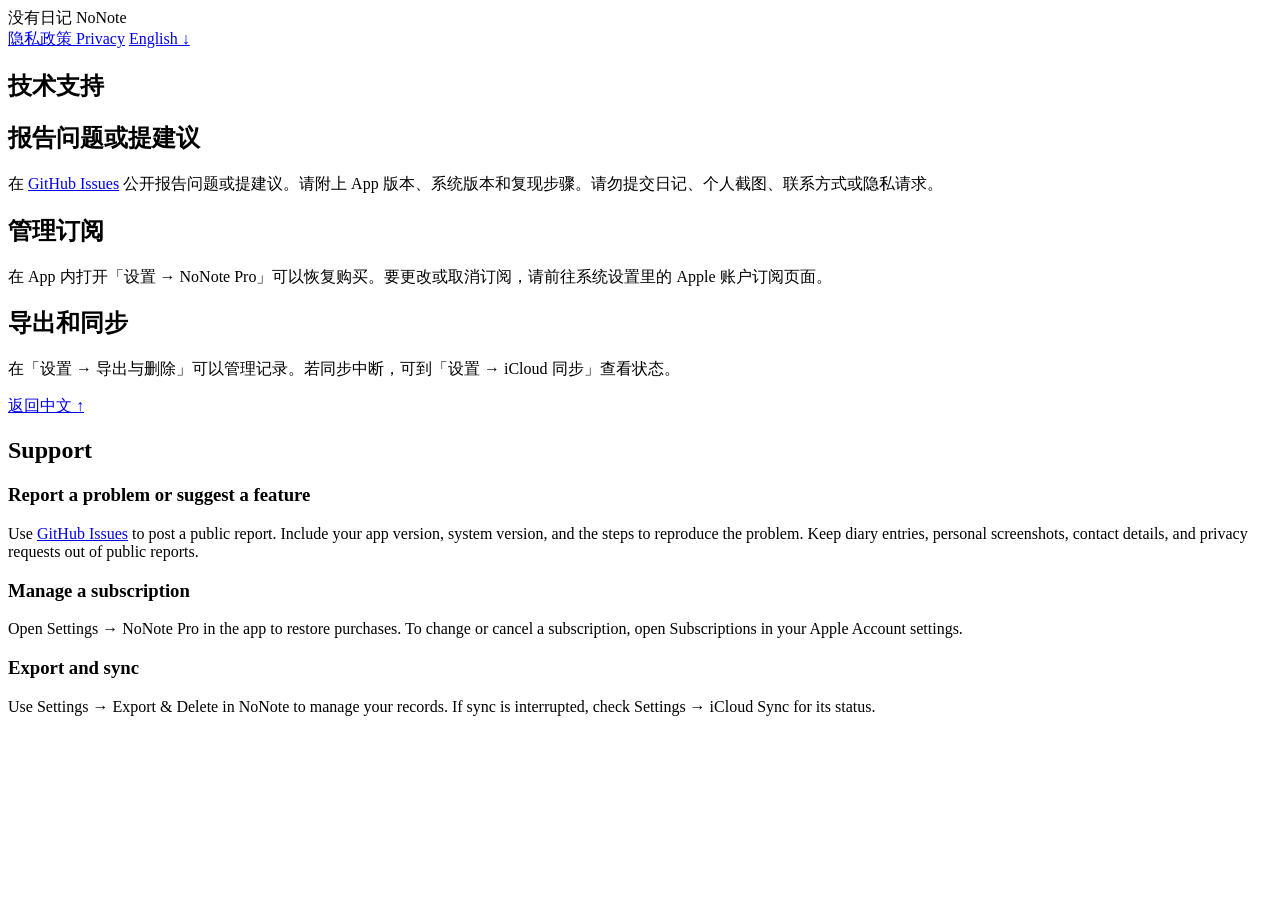
==== index.html @ 6aeb0a41 "Add NoNote support page" ====
<!doctype html>
<html lang="zh-Hans">
<head>
  <meta charset="utf-8">
  <meta name="viewport" content="width=device-width, initial-scale=1">
  <meta name="description" content="没有日记（NoNote）技术支持。 Help with NoNote subscriptions, export, and iCloud sync.">
  <title>没有日记 · 技术支持 | NoNote Support</title>
  <link rel="stylesheet" href="./site.css">
</head>
<body>
  <header class="site-header">
    <span class="brand">没有日记 <span lang="en">NoNote</span></span>
    <nav aria-label="页面导航">
      <a href="./privacy.html">隐私政策 <span lang="en">Privacy</span></a>
      <a href="#english" lang="en">English ↓</a>
    </nav>
  </header>
  <main>
    <section id="chinese" aria-labelledby="zh-title">
      <h1 id="zh-title">技术支持</h1>
      <h2 id="contact">报告问题或提建议</h2>
      <p>在 <a href="https://github.com/aaaaHA0/nonote-support/issues">GitHub Issues</a> 公开报告问题或提建议。请附上 App 版本、系统版本和复现步骤。请勿提交日记、个人截图、联系方式或隐私请求。</p>
      <h2>管理订阅</h2>
      <p>在 App 内打开「设置 → NoNote Pro」可以恢复购买。要更改或取消订阅，请前往系统设置里的 Apple 账户订阅页面。</p>
      <h2>导出和同步</h2>
      <p>在「设置 → 导出与删除」可以管理记录。若同步中断，可到「设置 → iCloud 同步」查看状态。</p>
    </section>
    <section id="english" lang="en" aria-labelledby="en-title">
      <p class="language-back"><a href="#chinese" lang="zh-Hans">返回中文 ↑</a></p>
      <h2 id="en-title" class="section-title">Support</h2>
      <h3 id="contact-en">Report a problem or suggest a feature</h3>
      <p>Use <a href="https://github.com/aaaaHA0/nonote-support/issues">GitHub Issues</a> to post a public report. Include your app version, system version, and the steps to reproduce the problem. Keep diary entries, personal screenshots, contact details, and privacy requests out of public reports.</p>
      <h3>Manage a subscription</h3>
      <p>Open Settings → NoNote Pro in the app to restore purchases. To change or cancel a subscription, open Subscriptions in your Apple Account settings.</p>
      <h3>Export and sync</h3>
      <p>Use Settings → Export &amp; Delete in NoNote to manage your records. If sync is interrupted, check Settings → iCloud Sync for its status.</p>
    </section>
  </main>
</body>
</html>
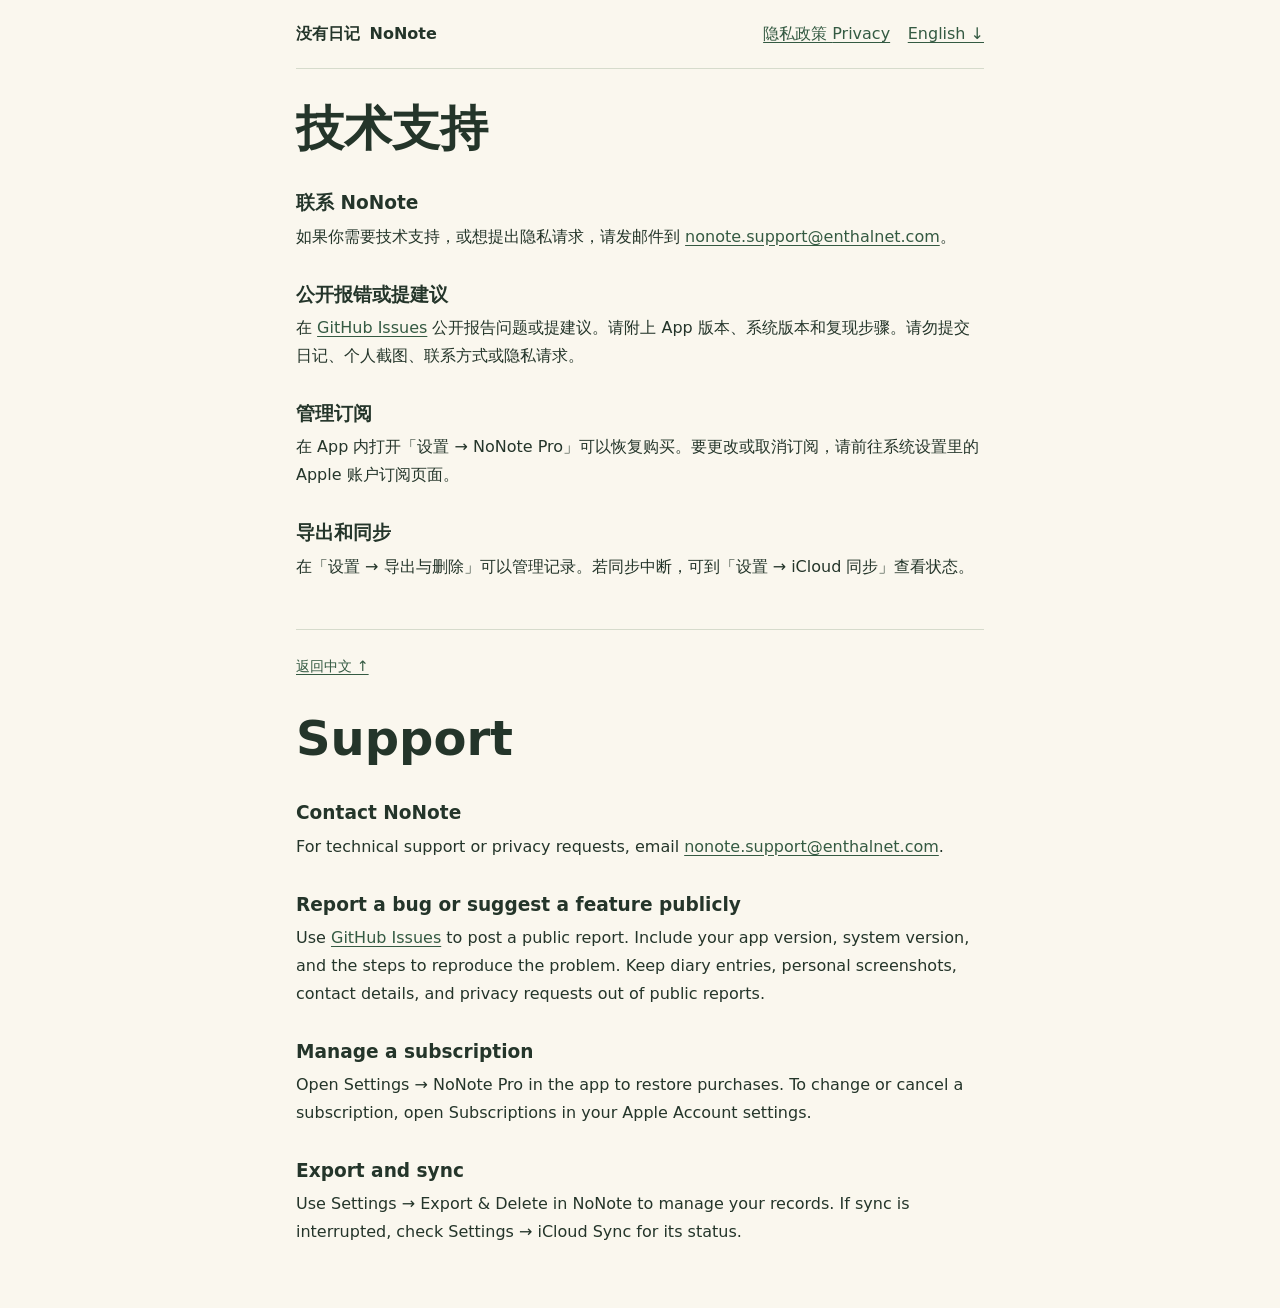
==== commit 27f1d214: "Publish NoNote support email" ====
--- a/index.html
+++ b/index.html
@@ -18,7 +18,9 @@
   <main>
     <section id="chinese" aria-labelledby="zh-title">
       <h1 id="zh-title">技术支持</h1>
-      <h2 id="contact">报告问题或提建议</h2>
+      <h2 id="contact">联系 NoNote</h2>
+      <p>如果你需要技术支持，或想提出隐私请求，请发邮件到 <a href="mailto:nonote.support@enthalnet.com">nonote.support@enthalnet.com</a>。</p>
+      <h2>公开报错或提建议</h2>
       <p>在 <a href="https://github.com/aaaaHA0/nonote-support/issues">GitHub Issues</a> 公开报告问题或提建议。请附上 App 版本、系统版本和复现步骤。请勿提交日记、个人截图、联系方式或隐私请求。</p>
       <h2>管理订阅</h2>
       <p>在 App 内打开「设置 → NoNote Pro」可以恢复购买。要更改或取消订阅，请前往系统设置里的 Apple 账户订阅页面。</p>
@@ -28,7 +30,9 @@
     <section id="english" lang="en" aria-labelledby="en-title">
       <p class="language-back"><a href="#chinese" lang="zh-Hans">返回中文 ↑</a></p>
       <h2 id="en-title" class="section-title">Support</h2>
-      <h3 id="contact-en">Report a problem or suggest a feature</h3>
+      <h3 id="contact-en">Contact NoNote</h3>
+      <p>For technical support or privacy requests, email <a href="mailto:nonote.support@enthalnet.com">nonote.support@enthalnet.com</a>.</p>
+      <h3>Report a bug or suggest a feature publicly</h3>
       <p>Use <a href="https://github.com/aaaaHA0/nonote-support/issues">GitHub Issues</a> to post a public report. Include your app version, system version, and the steps to reproduce the problem. Keep diary entries, personal screenshots, contact details, and privacy requests out of public reports.</p>
       <h3>Manage a subscription</h3>
       <p>Open Settings → NoNote Pro in the app to restore purchases. To change or cancel a subscription, open Subscriptions in your Apple Account settings.</p>
--- a/site.css
+++ b/site.css
@@ -0,0 +1,41 @@
+:root {
+  color-scheme: light;
+  --paper: #faf7ee;
+  --ink: #24352a;
+  --muted: #526054;
+  --accent: #345a42;
+  --rule: #d6dbcc;
+}
+
+* { box-sizing: border-box; }
+body {
+  max-width: 48rem;
+  margin: 0 auto;
+  padding: 0 clamp(1rem, 5vw, 2.5rem) 3rem;
+  background: var(--paper);
+  color: var(--ink);
+  font: 1rem/1.75 system-ui, sans-serif;
+  overflow-wrap: anywhere;
+}
+.site-header, nav {
+  display: flex;
+  flex-wrap: wrap;
+  gap: 0.5rem 1.1rem;
+  align-items: center;
+}
+.site-header {
+  justify-content: space-between;
+  padding: 1.25rem 0;
+  border-bottom: 1px solid var(--rule);
+}
+.brand { font-weight: 700; }
+.brand span { margin-inline-start: 0.25rem; }
+a { color: var(--accent); text-underline-offset: 0.2em; }
+a:focus-visible { outline: 2px solid var(--accent); outline-offset: 4px; }
+h1, h2, h3 { line-height: 1.3; }
+h1, .section-title { font-size: clamp(2rem, 6vw, 3rem); margin: 1.75rem 0 0.25rem; }
+h2, h3 { font-size: 1.16rem; margin: 2rem 0 0.45rem; }
+p { margin: 0 0 0.85rem; }
+.intro { font-size: 1.08rem; margin-top: 1.25rem; }
+.updated, .language-back { color: var(--muted); font-size: 0.9rem; }
+section + section { margin-top: 3rem; padding-top: 1.5rem; border-top: 1px solid var(--rule); }
